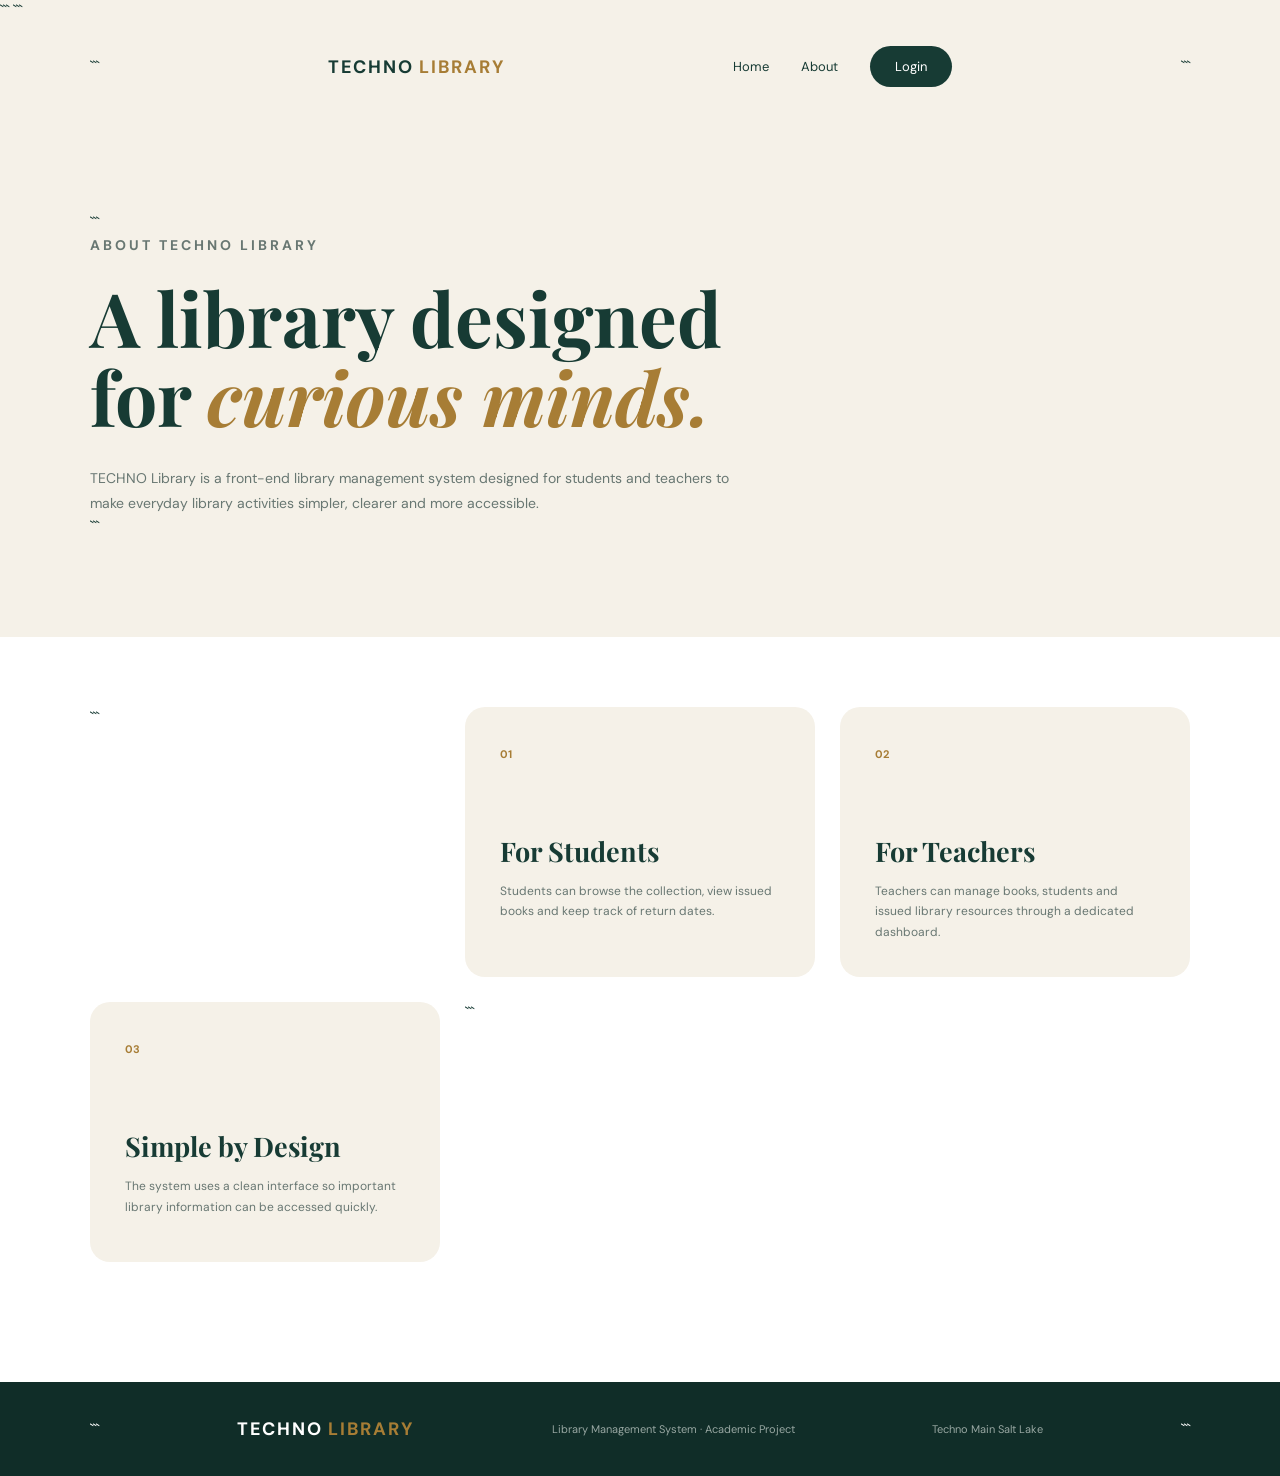
==== about.html @ 9f74f8ad "donee" ====
<!DOCTYPE html>

<html lang="en">

<head>

```
<meta charset="UTF-8">

<meta name="viewport"
      content="width=device-width, initial-scale=1.0">

<title>About | TECHNO Library</title>

<link rel="stylesheet" href="css/style.css">
```

</head>

<body>

<nav class="navbar">

```
<div class="logo">
    TECHNO<span>LIBRARY</span>
</div>

<div class="nav-links">

    <a href="index.html">Home</a>

    <a href="about.html">About</a>

    <a href="login.html" class="login-btn">
        Login
    </a>

</div>
```

</nav>

<section class="about-hero">

```
<p class="eyebrow">
    ABOUT TECHNO LIBRARY
</p>

<h1>
    A library designed<br>
    for <em>curious minds.</em>
</h1>

<p>
    TECHNO Library is a front-end library management
    system designed for students and teachers to
    make everyday library activities simpler,
    clearer and more accessible.
</p>
```

</section>

<section class="about-grid">

```
<div class="about-card">

    <span>01</span>

    <h2>For Students</h2>

    <p>
        Students can browse the collection,
        view issued books and keep track
        of return dates.
    </p>

</div>


<div class="about-card">

    <span>02</span>

    <h2>For Teachers</h2>

    <p>
        Teachers can manage books, students
        and issued library resources through
        a dedicated dashboard.
    </p>

</div>


<div class="about-card">

    <span>03</span>

    <h2>Simple by Design</h2>

    <p>
        The system uses a clean interface
        so important library information
        can be accessed quickly.
    </p>

</div>
```

</section>

<footer>

```
<div class="logo">
    TECHNO<span>LIBRARY</span>
</div>

<p>
    Library Management System · Academic Project
</p>

<p>
    Techno Main Salt Lake
</p>
```

</footer>

</body>

</html>
---- css/style.css ----
@import url('https://fonts.googleapis.com/css2?family=DM+Sans:wght@400;500;600;700&family=Playfair+Display:wght@500;600;700&display=swap');

* {
  margin: 0;
  padding: 0;
  box-sizing: border-box;
  }

html {
scroll-behavior: smooth;
}

body {
font-family: 'DM Sans', sans-serif;
background: #f5f1e8;
color: #173b34;
}

/* =========================
NAVBAR
========================= */

.navbar {
width: 100%;
padding: 25px 7%;
display: flex;
align-items: center;
justify-content: space-between;
}

.logo {
font-size: 18px;
font-weight: 700;
letter-spacing: 2px;
}

.logo span {
color: #a77d35;
margin-left: 5px;
}

.nav-links {
display: flex;
align-items: center;
gap: 32px;
}

.nav-links a {
color: #173b34;
text-decoration: none;
font-size: 13px;
}

.login-btn {
background: #173b34;
color: white !important;
padding: 12px 25px;
border-radius: 30px;
}

/* =========================
HERO
========================= */

.hero {
min-height: 75vh;
padding: 65px 7%;
display: flex;
align-items: center;
justify-content: space-between;
gap: 70px;
}

.hero-content {
max-width: 620px;
}

.eyebrow {
color: #a77d35;
font-size: 10px;
font-weight: 700;
letter-spacing: 3px;
margin-bottom: 20px;
}

.hero h1 {
font-family: 'Playfair Display', serif;
font-size: clamp(55px, 6vw, 82px);
line-height: 1.03;
margin-bottom: 25px;
}

.hero h1 span {
color: #a77d35;
font-style: italic;
}

.hero-description {
max-width: 480px;
color: #687772;
font-size: 14px;
line-height: 1.8;
margin-bottom: 35px;
}

.hero-buttons {
display: flex;
gap: 15px;
}

.primary-btn,
.outline-btn {
text-decoration: none;
padding: 15px 28px;
border-radius: 30px;
font-size: 13px;
font-weight: 600;
}

.primary-btn {
background: #173b34;
color: white;
}

.outline-btn {
border: 1px solid #173b34;
color: #173b34;
}

/* =========================
HERO VISUAL
========================= */

.hero-visual {
width: 430px;
height: 500px;
position: relative;
}

.library-card {
position: absolute;
width: 290px;
height: 410px;
background: #173b34;
color: white;
border-radius: 150px 150px 20px 20px;
left: 70px;
top: 40px;
padding: 35px;
box-shadow: 20px 25px 60px rgba(23, 59, 52, 0.2);
}

.card-top,
.card-bottom {
display: flex;
justify-content: space-between;
font-size: 9px;
letter-spacing: 2px;
}

.card-top {
color: #c7b68f;
}

.card-icon {
font-size: 70px;
margin-top: 70px;
}

.library-card h2 {
font-family: 'Playfair Display', serif;
font-size: 38px;
line-height: 1.05;
margin-top: 20px;
}

.card-bottom {
position: absolute;
bottom: 30px;
left: 35px;
right: 35px;
color: #9da9a5;
}

.floating-book {
position: absolute;
width: 130px;
height: 180px;
padding: 20px;
display: flex;
flex-direction: column;
justify-content: space-between;
border-radius: 8px;
box-shadow: 10px 15px 30px rgba(0,0,0,0.12);
}

.floating-book span {
font-size: 9px;
letter-spacing: 2px;
}

.floating-book strong {
font-family: 'Playfair Display', serif;
font-size: 20px;
}

.book-one {
background: #b28b52;
color: white;
left: 0;
top: 15px;
transform: rotate(-10deg);
}

.book-two {
background: #e4ddd0;
color: #173b34;
right: 0;
bottom: 20px;
transform: rotate(9deg);
}

/* =========================
STATS
========================= */

.stats {
padding: 35px 7%;
background: #173b34;
color: white;
display: grid;
grid-template-columns: repeat(4, 1fr);
}

.stat {
padding: 10px 25px;
border-right: 1px solid rgba(255,255,255,0.15);
}

.stat:last-child {
border-right: none;
}

.stat strong {
display: block;
font-family: 'Playfair Display', serif;
font-size: 27px;
}

.stat span {
color: #aebbb7;
font-size: 11px;
}

/* =========================
FEATURES
========================= */

.features {
padding: 110px 7%;
background: white;
}

.section-heading h2 {
font-family: 'Playfair Display', serif;
font-size: 48px;
line-height: 1.15;
}

.feature-grid {
display: grid;
grid-template-columns: repeat(3, 1fr);
gap: 25px;
margin-top: 60px;
}

.feature-card {
background: #f5f1e8;
padding: 35px;
min-height: 290px;
border-radius: 20px;
transition: 0.3s;
}

.feature-card:hover {
transform: translateY(-8px);
}

.feature-number {
color: #a77d35;
font-size: 12px;
font-weight: bold;
}

.feature-icon {
font-size: 35px;
margin: 40px 0 20px;
}

.feature-card h3 {
font-family: 'Playfair Display', serif;
font-size: 25px;
margin-bottom: 10px;
}

.feature-card p {
color: #687772;
font-size: 13px;
line-height: 1.7;
}

/* =========================
FOOTER
========================= */

footer {
padding: 35px 7%;
background: #102d28;
color: white;
display: flex;
align-items: center;
justify-content: space-between;
}

footer p {
color: #98a7a2;
font-size: 11px;
}

/* =========================
RESPONSIVE
========================= */

@media (max-width: 900px) {

.hero {
    flex-direction: column;
    align-items: flex-start;
}

.hero-visual {
    align-self: center;
}

.feature-grid {
    grid-template-columns: 1fr;
}

.stats {
    grid-template-columns: repeat(2, 1fr);
}

.stat {
    margin-bottom: 15px;
}
}

@media (max-width: 600px) {

.nav-links a:not(.login-btn) {
    display: none;
}

.hero {
    padding-top: 40px;
}

.hero-visual {
    transform: scale(0.8);
    transform-origin: left top;
}

.stats {
    grid-template-columns: 1fr;
}

footer {
    flex-direction: column;
    gap: 15px;
    text-align: center;
}
}
/* =========================
ROLE SELECTION
========================= */

.role-page {
min-height: 100vh;
background: #173b34;
color: white;
}

.role-container {
width: 86%;
max-width: 1100px;
margin: auto;
padding: 45px 0;
}

.back-link {
color: #aebbb7;
text-decoration: none;
font-size: 12px;
}

.role-header {
margin-top: 70px;
}

.role-header .logo {
margin-bottom: 50px;
}

.role-header h1 {
font-family: 'Playfair Display', serif;
font-size: 70px;
line-height: 0.95;
margin-bottom: 20px;
}

.role-header h1 em {
color: #c6a66d;
}

.role-header > p:last-child {
color: #aebbb7;
font-size: 13px;
}

.role-grid {
display: grid;
grid-template-columns: 1fr 1fr;
gap: 25px;
margin-top: 55px;
}

.role-card {
min-height: 350px;
position: relative;
padding: 35px;
border-radius: 25px;
background: #f5f1e8;
color: #173b34;
text-decoration: none;
transition: 0.3s;
}

.role-card:hover {
transform: translateY(-8px);
}

.role-top {
display: flex;
justify-content: space-between;
color: #a77d35;
font-size: 10px;
font-weight: bold;
letter-spacing: 2px;
}

.role-icon {
font-size: 48px;
margin-top: 55px;
}

.role-card h2 {
font-family: 'Playfair Display', serif;
font-size: 40px;
margin: 15px 0 10px;
}

.role-card p {
color: #687772;
max-width: 330px;
font-size: 13px;
line-height: 1.7;
}

.role-arrow {
position: absolute;
right: 35px;
bottom: 30px;
font-size: 28px;
}

@media (max-width: 700px) {

.role-grid {
    grid-template-columns: 1fr;
}

.role-header h1 {
    font-size: 52px;
}

}
/* =========================
AUTHENTICATION
========================= */

.auth-page {
min-height: 100vh;
background: #173b34;
color: white;
display: flex;
align-items: center;
justify-content: center;
}

.auth-box {
width: 90%;
max-width: 470px;
padding: 45px 0;
}

.auth-logo {
font-size: 18px;
font-weight: 700;
letter-spacing: 2px;
margin: 45px 0 55px;
}

.auth-logo span {
color: #c6a66d;
margin-left: 5px;
}

.auth-heading {
margin-bottom: 35px;
}

.auth-heading h1 {
font-family: 'Playfair Display', serif;
font-size: 62px;
line-height: 0.95;
margin-bottom: 18px;
}

.auth-heading h1 em {
color: #c6a66d;
}

.auth-heading > p:last-child {
color: #aebbb7;
font-size: 13px;
}

.auth-box form {
display: flex;
flex-direction: column;
}

.auth-box form > label {
color: #d6ddd9;
font-size: 12px;
margin-bottom: 8px;
}

.auth-box input[type="text"],
.auth-box input[type="password"] {
width: 100%;
padding: 16px;
margin-bottom: 20px;
background: rgba(255,255,255,0.08);
border: 1px solid rgba(255,255,255,0.15);
border-radius: 10px;
color: white;
outline: none;
}

.auth-box input::placeholder {
color: #83918d;
}

.form-options {
display: flex;
justify-content: space-between;
align-items: center;
margin: 3px 0 25px;
}

.form-options a {
color: #c6a66d;
font-size: 11px;
}

.remember {
display: flex;
align-items: center;
gap: 7px;
color: #aebbb7 !important;
font-size: 11px !important;
}

.remember input {
width: auto !important;
margin: 0 !important;
}

.form-btn {
border: none;
padding: 17px;
border-radius: 30px;
background: #c6a66d;
color: #173b34;
font-size: 13px;
font-weight: 700;
cursor: pointer;
}

.auth-footer {
text-align: center;
color: #84928e;
font-size: 11px;
margin-top: 25px;
}

.auth-footer a {
color: #c6a66d;
}

@media (max-width: 600px) {
.auth-heading h1 {
    font-size: 50px;
}
}
/* =========================
DASHBOARD
========================= */

.dashboard {
min-height: 100vh;
display: flex;
background: #f5f1e8;
}

/* SIDEBAR */

.sidebar {
width: 245px;
min-height: 100vh;
padding: 35px 22px;
background: #173b34;
color: white;
display: flex;
flex-direction: column;
}

.side-logo {
font-size: 15px;
font-weight: 700;
letter-spacing: 2px;
margin-bottom: 65px;
}

.side-logo span {
color: #c6a66d;
margin-left: 5px;
}

.side-label {
color: #71817c;
font-size: 9px;
letter-spacing: 2px;
margin-bottom: 12px;
}

.side-link {
display: block;
text-decoration: none;
color: #aebbb7;
font-size: 12px;
padding: 13px 14px;
margin-bottom: 5px;
border-radius: 9px;
}

.side-link:hover,
.side-link.active {
background: rgba(255,255,255,0.1);
color: white;
}

.sidebar-bottom {
margin-top: auto;
}

/* MAIN */

.dashboard-main {
flex: 1;
padding: 50px 6%;
}

.dashboard-header {
display: flex;
align-items: center;
justify-content: space-between;
margin-bottom: 40px;
}

.dashboard-header h1 {
font-family: 'Playfair Display', serif;
font-size: 38px;
}

.user-avatar {
width: 48px;
height: 48px;
border-radius: 50%;
background: #c6a66d;
color: #173b34;
display: flex;
align-items: center;
justify-content: center;
font-weight: bold;
}

/* STATS */

.dashboard-stats {
display: grid;
grid-template-columns: repeat(4, 1fr);
gap: 18px;
}

.dashboard-stat {
background: white;
padding: 24px;
border-radius: 17px;
}

.dashboard-stat span {
display: block;
margin-bottom: 15px;
}

.dashboard-stat strong {
display: block;
font-family: 'Playfair Display', serif;
font-size: 32px;
}

.dashboard-stat p {
color: #71817c;
font-size: 11px;
margin-top: 4px;
}

/* SECTION */

.dashboard-section {
margin-top: 50px;
}

.dashboard-section-title {
display: flex;
justify-content: space-between;
align-items: end;
margin-bottom: 22px;
}

.dashboard-section-title h2 {
font-family: 'Playfair Display', serif;
font-size: 29px;
}

.dashboard-section-title a {
color: #a77d35;
text-decoration: none;
font-size: 12px;
}

/* ISSUED BOOKS */

.issued-list {
background: white;
border-radius: 17px;
overflow: hidden;
}

.issued-row {
padding: 20px;
display: grid;
grid-template-columns: 55px 1fr auto;
gap: 18px;
align-items: center;
border-bottom: 1px solid #eee;
}

.small-book {
width: 50px;
height: 68px;
background: #173b34;
color: #c6a66d;
display: flex;
justify-content: center;
align-items: center;
border-radius: 5px;
font-family: 'Playfair Display', serif;
}

.small-book.gold {
background: #a77d35;
color: white;
}

.issued-row h3 {
font-family: 'Playfair Display', serif;
font-size: 17px;
}

.issued-row p {
color: #71817c;
font-size: 11px;
margin-top: 4px;
}

.due {
color: #a77d35;
font-size: 11px;
}

/* POPULAR BOOKS */

.popular-grid {
display: grid;
grid-template-columns: repeat(3, 1fr);
gap: 20px;
}

.popular-book {
background: white;
padding: 18px;
border-radius: 17px;
}

.popular-cover {
height: 180px;
background: #173b34;
color: #c6a66d;
display: flex;
justify-content: center;
align-items: center;
font-family: 'Playfair Display', serif;
font-size: 25px;
text-align: center;
border-radius: 10px;
margin-bottom: 15px;
}

.popular-cover.gold {
background: #a77d35;
color: white;
}

.popular-cover.cream {
background: #ded6c8;
color: #173b34;
}

.popular-book h3 {
font-family: 'Playfair Display', serif;
font-size: 17px;
}

.popular-book p {
color: #71817c;
font-size: 11px;
margin-top: 5px;
}

@media (max-width: 900px) {

.sidebar {
    width: 75px;
}

.side-logo {
    font-size: 0;
}

.side-label {
    display: none;
}

.side-link {
    font-size: 0;
    text-align: center;
}

.dashboard-stats {
    grid-template-columns: repeat(2, 1fr);
}

}

@media (max-width: 600px) {

.dashboard-stats,
.popular-grid {
    grid-template-columns: 1fr;
}

}
/* =========================
BOOKS PAGE
========================= */

.page-heading {
margin-bottom: 30px;
}

.page-heading h1 {
font-family: 'Playfair Display', serif;
font-size: 48px;
margin-bottom: 8px;
}

.page-heading > p:last-child {
color: #71817c;
font-size: 13px;
}

.search-box {
background: white;
padding: 15px 20px;
border-radius: 12px;
display: flex;
gap: 12px;
align-items: center;
margin-bottom: 20px;
}

.search-box input {
width: 100%;
border: none;
outline: none;
font-family: inherit;
font-size: 13px;
}

.category-list {
display: flex;
gap: 10px;
margin-bottom: 35px;
flex-wrap: wrap;
}

.category {
padding: 9px 18px;
background: white;
border-radius: 30px;
font-size: 11px;
color: #66736f;
}

.active-category {
background: #173b34;
color: white;
}

.books-grid {
display: grid;
grid-template-columns: repeat(3, 1fr);
gap: 25px;
}

.book-card {
background: white;
padding: 18px;
border-radius: 17px;
}

.book-large {
height: 260px;
border-radius: 10px;
padding: 25px;
display: flex;
flex-direction: column;
justify-content: space-between;
margin-bottom: 18px;
}

.book-large small {
font-size: 8px;
letter-spacing: 2px;
}

.book-large strong {
font-family: 'Playfair Display', serif;
font-size: 28px;
line-height: 1;
}

.cover-green {
background: #173b34;
color: #c6a66d;
}

.cover-gold {
background: #a77d35;
color: white;
}

.cover-dark {
background: #292c2b;
color: white;
}

.cover-cream {
background: #ddd6c9;
color: #173b34;
}

.book-card h3 {
font-family: 'Playfair Display', serif;
font-size: 18px;
}

.book-card p {
color: #71817c;
font-size: 11px;
margin: 5px 0 10px;
}

.available,
.not-available {
font-size: 10px;
}

.available {
color: #4c8a68;
}

.not-available {
color: #a77d35;
}

@media (max-width: 900px) {
.books-grid {
    grid-template-columns: repeat(2, 1fr);
}
}

@media (max-width: 600px) {
.books-grid {
    grid-template-columns: 1fr;
}

}
.library-table {
background: white;
border-radius: 18px;
overflow: hidden;
}

.table-head,
.table-row {
display: grid;
grid-template-columns: 2fr 1fr 1fr 1fr;
gap: 20px;
align-items: center;
}

.table-head {
padding: 18px 25px;
background: #173b34;
color: #aebbb7;
font-size: 9px;
letter-spacing: 1px;
}

.table-row {
padding: 20px 25px;
border-bottom: 1px solid #eee;
color: #66736f;
font-size: 11px;
}

.table-book {
display: flex;
gap: 15px;
align-items: center;
}

.table-book strong {
display: block;
color: #173b34;
font-family: 'Playfair Display', serif;
font-size: 14px;
}

.table-book small {
display: block;
margin-top: 4px;
}

.tiny-cover {
width: 40px;
height: 55px;
background: #173b34;
color: #c6a66d;
display: flex;
align-items: center;
justify-content: center;
border-radius: 4px;
}

.tiny-cover.gold {
background: #a77d35;
color: white;
}

.tiny-cover.cream {
background: #ded6c8;
color: #173b34;
}

.status-due {
color: #a77d35;
}

.status-safe {
color: #4c8a68;
}

.notice-box {
background: #173b34;
color: white;
padding: 25px;
margin-top: 25px;
border-radius: 15px;
}

.notice-box strong {
font-family: 'Playfair Display', serif;
font-size: 17px;
}

.notice-box p {
color: #aebbb7;
font-size: 11px;
margin-top: 7px;
}

@media (max-width: 800px) {

.table-head {
    display: none;
}

.table-row {
    grid-template-columns: 1fr;
    gap: 12px;
}

}
.profile-card {
max-width: 800px;
background: white;
padding: 35px;
border-radius: 20px;
}

.profile-top {
display: flex;
align-items: center;
gap: 25px;
padding-bottom: 35px;
border-bottom: 1px solid #eee;
}

.profile-avatar {
width: 80px;
height: 80px;
background: #173b34;
color: #c6a66d;
border-radius: 50%;
display: flex;
align-items: center;
justify-content: center;
font-family: 'Playfair Display', serif;
font-size: 30px;
}

.profile-top h2 {
font-family: 'Playfair Display', serif;
font-size: 27px;
}

.profile-top p {
color: #71817c;
font-size: 12px;
margin-top: 5px;
}

.profile-details {
display: grid;
grid-template-columns: 1fr 1fr;
gap: 30px;
padding-top: 30px;
}

.profile-details span {
display: block;
color: #a77d35;
font-size: 9px;
letter-spacing: 2px;
margin-bottom: 7px;
}

.profile-details strong {
font-size: 13px;
}

@media (max-width: 600px) {

.profile-details {
    grid-template-columns: 1fr;
}

}
.action-grid {
display: grid;
grid-template-columns: repeat(3, 1fr);
gap: 18px;
}

.action-card {
background: white;
padding: 28px;
border-radius: 17px;
text-decoration: none;
color: #173b34;
transition: 0.3s;
}

.action-card {
transform: translateY(-5px);
}

.action-card > span {
font-size: 30px;
display: block;
margin-bottom: 35px;
}

.action-card h3 {
font-family: 'Playfair Display', serif;
font-size: 20px;
}

.action-card p {
color: #71817c;
font-size: 11px;
line-height: 1.6;
margin-top: 7px;
}

/* ACTIVITY */

.activity-box {
background: white;
border-radius: 17px;
overflow: hidden;
}

.activity-row {
display: grid;
grid-template-columns: 45px 1fr auto;
gap: 15px;
align-items: center;
padding: 20px;
border-bottom: 1px solid #eee;
}

.activity-row > span {
width: 38px;
height: 38px;
background: #f5f1e8;
border-radius: 50%;
display: flex;
align-items: center;
justify-content: center;
}

.activity-row p {
font-size: 12px;
color: #71817c;
}

.activity-row strong {
color: #173b34;
}

.activity-row small {
color: #a77d35;
font-size: 9px;
}

@media (max-width: 800px) {

.action-grid {
    grid-template-columns: 1fr;
}

}
.management-top {
display: flex;
gap: 15px;
align-items: center;
margin-bottom: 25px;
}

.management-top .search-box {
flex: 1;
margin: 0;
}

/* FORM */

.book-form {
background: white;
padding: 35px;
border-radius: 20px;
max-width: 850px;
}

.form-grid {
display: grid;
grid-template-columns: 1fr 1fr;
gap: 22px;
}

.form-field {
display: flex;
flex-direction: column;
}

.form-field.full {
grid-column: 1 / -1;
}

.form-field label {
color: #173b34;
font-size: 11px;
font-weight: 600;
margin-bottom: 8px;
}

.form-field input,
.form-field select {
padding: 14px;
border: 1px solid #ddd8ce;
border-radius: 9px;
outline: none;
background: #faf9f6;
font-family: inherit;
font-size: 12px;
}

.light-btn {
margin-top: 30px;
background: #173b34;
color: white;
}

@media (max-width: 600px) {

.form-grid {
    grid-template-columns: 1fr;
}

.form-field.full {
    grid-column: auto;
}

.management-top {
    flex-direction: column;
    align-items: stretch;
}

}
.about-hero {
padding: 100px 7%;
max-width: 900px;
}

.about-hero h1 {
font-family: 'Playfair Display', serif;
font-size: clamp(48px, 6vw, 75px);
line-height: 1.05;
margin-bottom: 30px;
}

.about-hero h1 em {
color: #a77d35;
}

.about-hero > p {
max-width: 650px;
color: #687772;
font-size: 14px;
line-height: 1.8;
}

.about-grid {
padding: 70px 7% 120px;
background: white;
display: grid;
grid-template-columns: repeat(3, 1fr);
gap: 25px;
}

.about-card {
background: #f5f1e8;
padding: 35px;
min-height: 260px;
border-radius: 20px;
}

.about-card > span {
color: #a77d35;
font-size: 11px;
font-weight: bold;
}

.about-card h2 {
font-family: 'Playfair Display', serif;
font-size: 27px;
margin: 70px 0 12px;
}

.about-card p {
color: #687772;
font-size: 12px;
line-height: 1.7;
}

@media (max-width: 700px) {

.about-grid {
    grid-template-columns: 1fr;
}

}
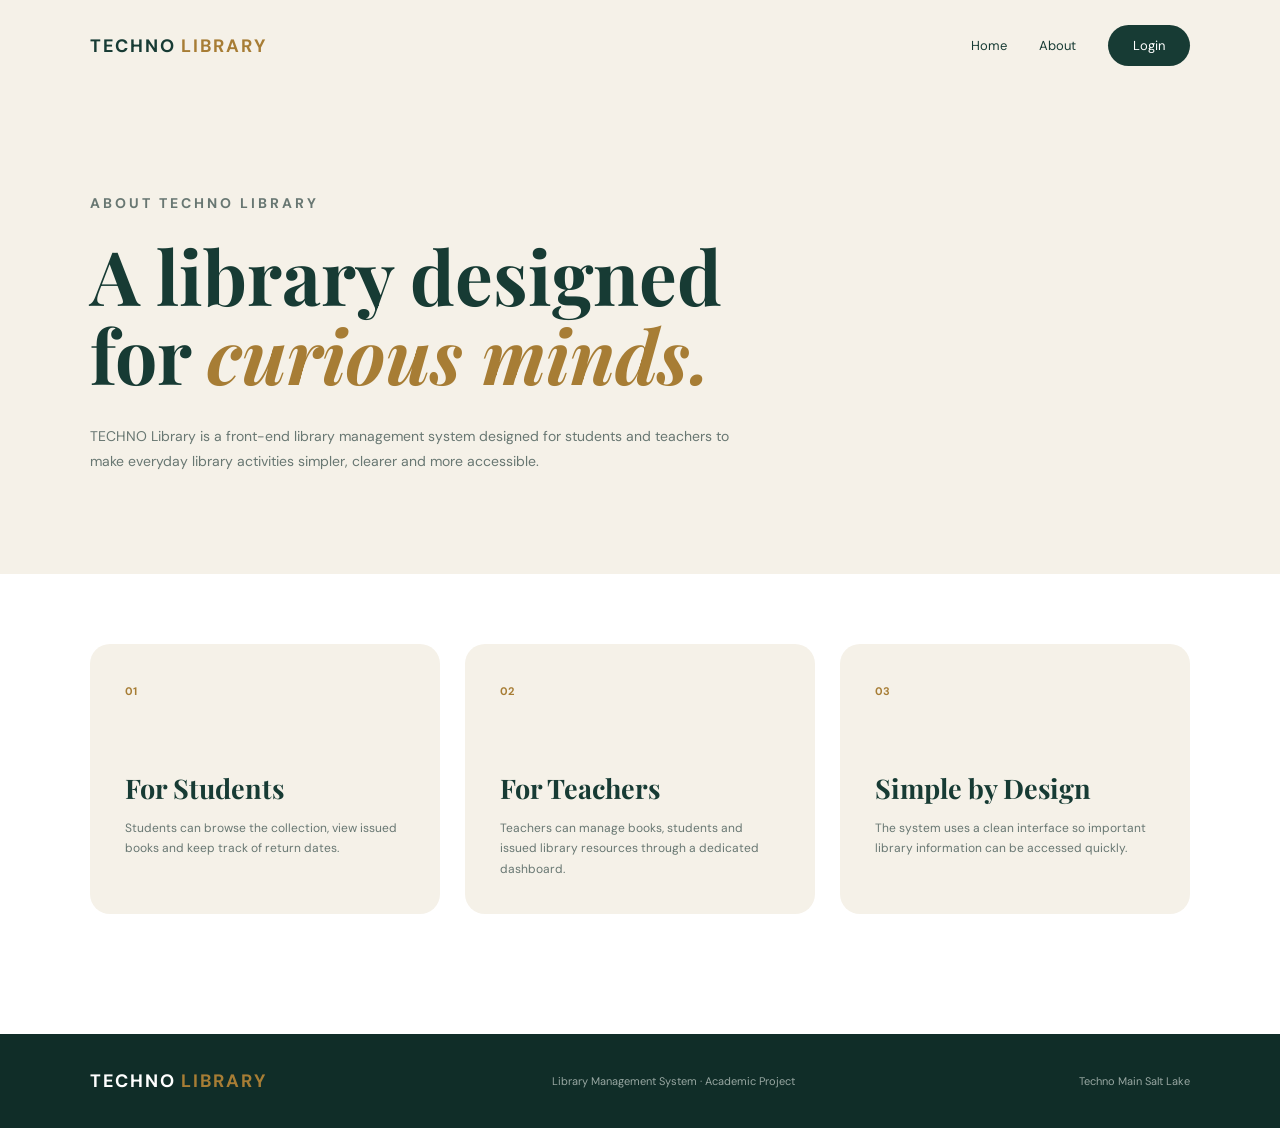
==== commit 6cf1b5dd: "okok" ====
--- a/about.html
+++ b/about.html
@@ -4,7 +4,6 @@
 
 <head>
 
-```
 <meta charset="UTF-8">
 
 <meta name="viewport"
@@ -13,7 +12,7 @@
 <title>About | TECHNO Library</title>
 
 <link rel="stylesheet" href="css/style.css">
-```
+
 
 </head>
 
@@ -21,7 +20,7 @@
 
 <nav class="navbar">
 
-```
+
 <div class="logo">
     TECHNO<span>LIBRARY</span>
 </div>
@@ -37,13 +36,13 @@
     </a>
 
 </div>
-```
+
 
 </nav>
 
 <section class="about-hero">
 
-```
+
 <p class="eyebrow">
     ABOUT TECHNO LIBRARY
 </p>
@@ -59,13 +58,12 @@
     make everyday library activities simpler,
     clearer and more accessible.
 </p>
-```
+
 
 </section>
 
 <section class="about-grid">
 
-```
 <div class="about-card">
 
     <span>01</span>
@@ -109,13 +107,13 @@
     </p>
 
 </div>
-```
+
 
 </section>
 
 <footer>
 
-```
+
 <div class="logo">
     TECHNO<span>LIBRARY</span>
 </div>
@@ -127,7 +125,7 @@
 <p>
     Techno Main Salt Lake
 </p>
-```
+
 
 </footer>
 
